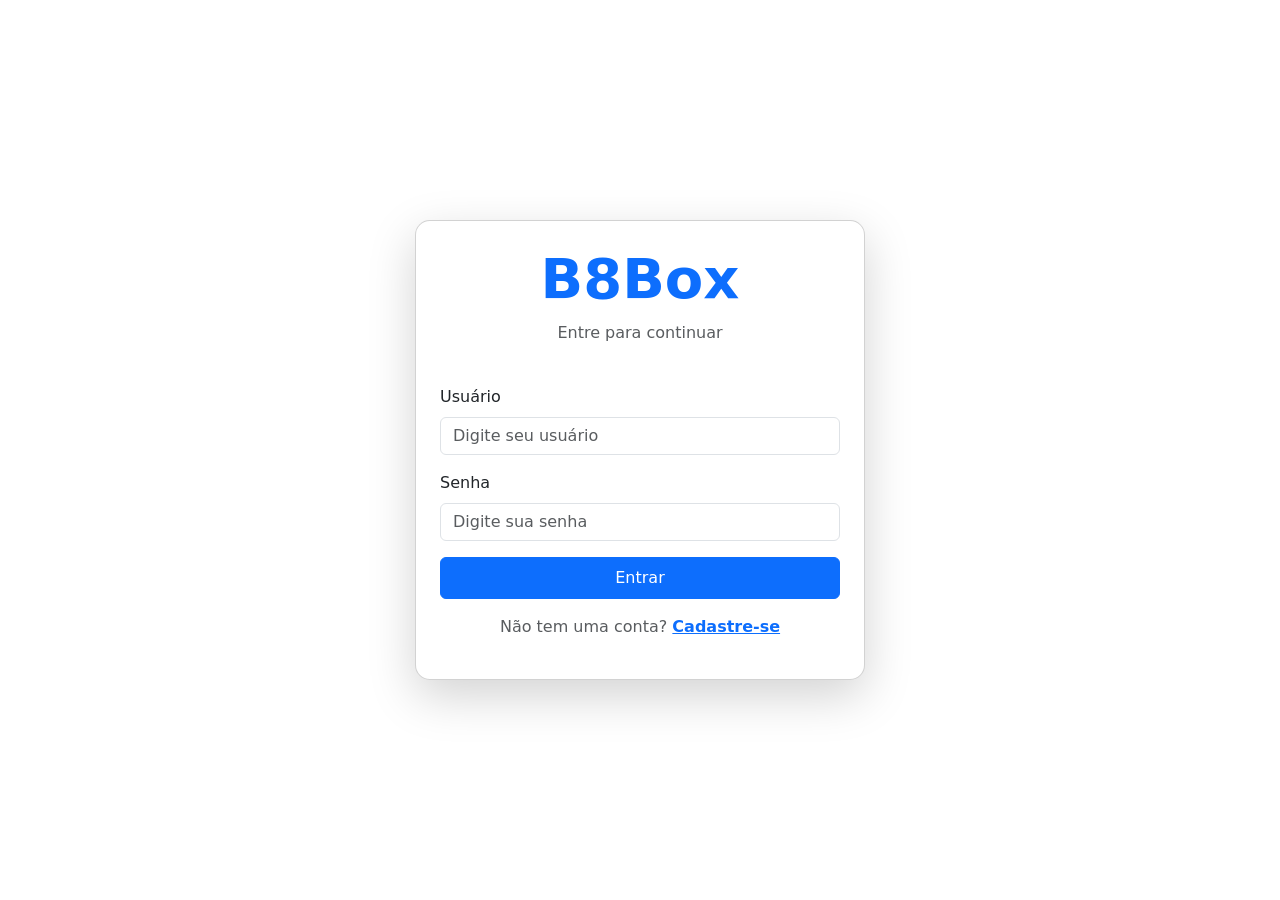
==== src/main/resources/static/index.html @ b3b2e325 "🐛 Corrige autenticação: remove @JsonIgnore da senha e ajusta SecurityConfig" ====
<!DOCTYPE html>
<html lang="pt-BR">
<head>
    <meta charset="UTF-8">
    <meta name="viewport" content="width=device-width, initial-scale=1.0">
    <title>B8Box - Entrar</title>
    <!-- Bootstrap 5 CSS -->
    <link href="https://cdn.jsdelivr.net/npm/bootstrap@5.3.0-alpha1/dist/css/bootstrap.min.css" rel="stylesheet">
    <!-- Bootstrap Icons -->
    <link rel="stylesheet" href="https://cdn.jsdelivr.net/npm/bootstrap-icons@1.10.3/font/bootstrap-icons.css">
    <!-- Seu CSS personalizado -->
    <link rel="stylesheet" href="/css/style.css">
</head>
<body>
    <div class="container d-flex justify-content-center align-items-center min-vh-100">
        <div class="card p-4 shadow-lg" style="max-width: 450px; width: 100%; border-radius: 15px;">
            <div class="text-center mb-4">
                <h1 class="display-4 fw-bold text-primary">B8Box</h1>
                <p class="text-muted" id="form-title">Entre para continuar</p>
            </div>

            <!-- Formulário de Login -->
            <form id="login-form">
                <div id="message-area" class="alert d-none" role="alert"></div>
                <div class="mb-3">
                    <label for="username" class="form-label">Usuário</label>
                    <input type="text" class="form-control" id="username" placeholder="Digite seu usuário" required>
                </div>
                <div class="mb-3">
                    <label for="password" class="form-label">Senha</label>
                    <input type="password" class="form-control" id="password" placeholder="Digite sua senha" required>
                </div>
                <button type="submit" class="btn btn-primary w-100 py-2" id="login-btn">Entrar</button>
            </form>

            <!-- Formulário de Cadastro -->
            <form id="register-form" style="display: none;">
                <div id="register-message-area" class="alert d-none" role="alert"></div>
                <div class="mb-3">
                    <label for="reg-username" class="form-label">Usuário</label>
                    <input type="text" class="form-control" id="reg-username" placeholder="Escolha um usuário" required>
                </div>
                <div class="mb-3">
                    <label for="reg-email" class="form-label">Email</label>
                    <input type="email" class="form-control" id="reg-email" placeholder="Seu melhor email" required>
                </div>
                <div class="mb-3">
                    <label for="reg-password" class="form-label">Senha</label>
                    <input type="password" class="form-control" id="reg-password" placeholder="Crie uma senha forte" required>
                </div>
                <button type="submit" class="btn btn-success w-100 py-2">Criar Conta</button>
            </form>

            <!-- Links de Alternância -->
            <div class="text-center mt-3">
                <p id="toggle-text" class="text-muted">
                    Não tem uma conta? <a href="#" id="toggle-link" class="text-primary fw-bold">Cadastre-se</a>
                </p>
            </div>
        </div>
    </div>

    <!-- Bootstrap JS Bundle -->
    <script src="https://cdn.jsdelivr.net/npm/bootstrap@5.3.0-alpha1/dist/js/bootstrap.bundle.min.js"></script>
    <!-- Seu JavaScript -->
    <script src="/js/auth.js"></script>
</body>
</html>
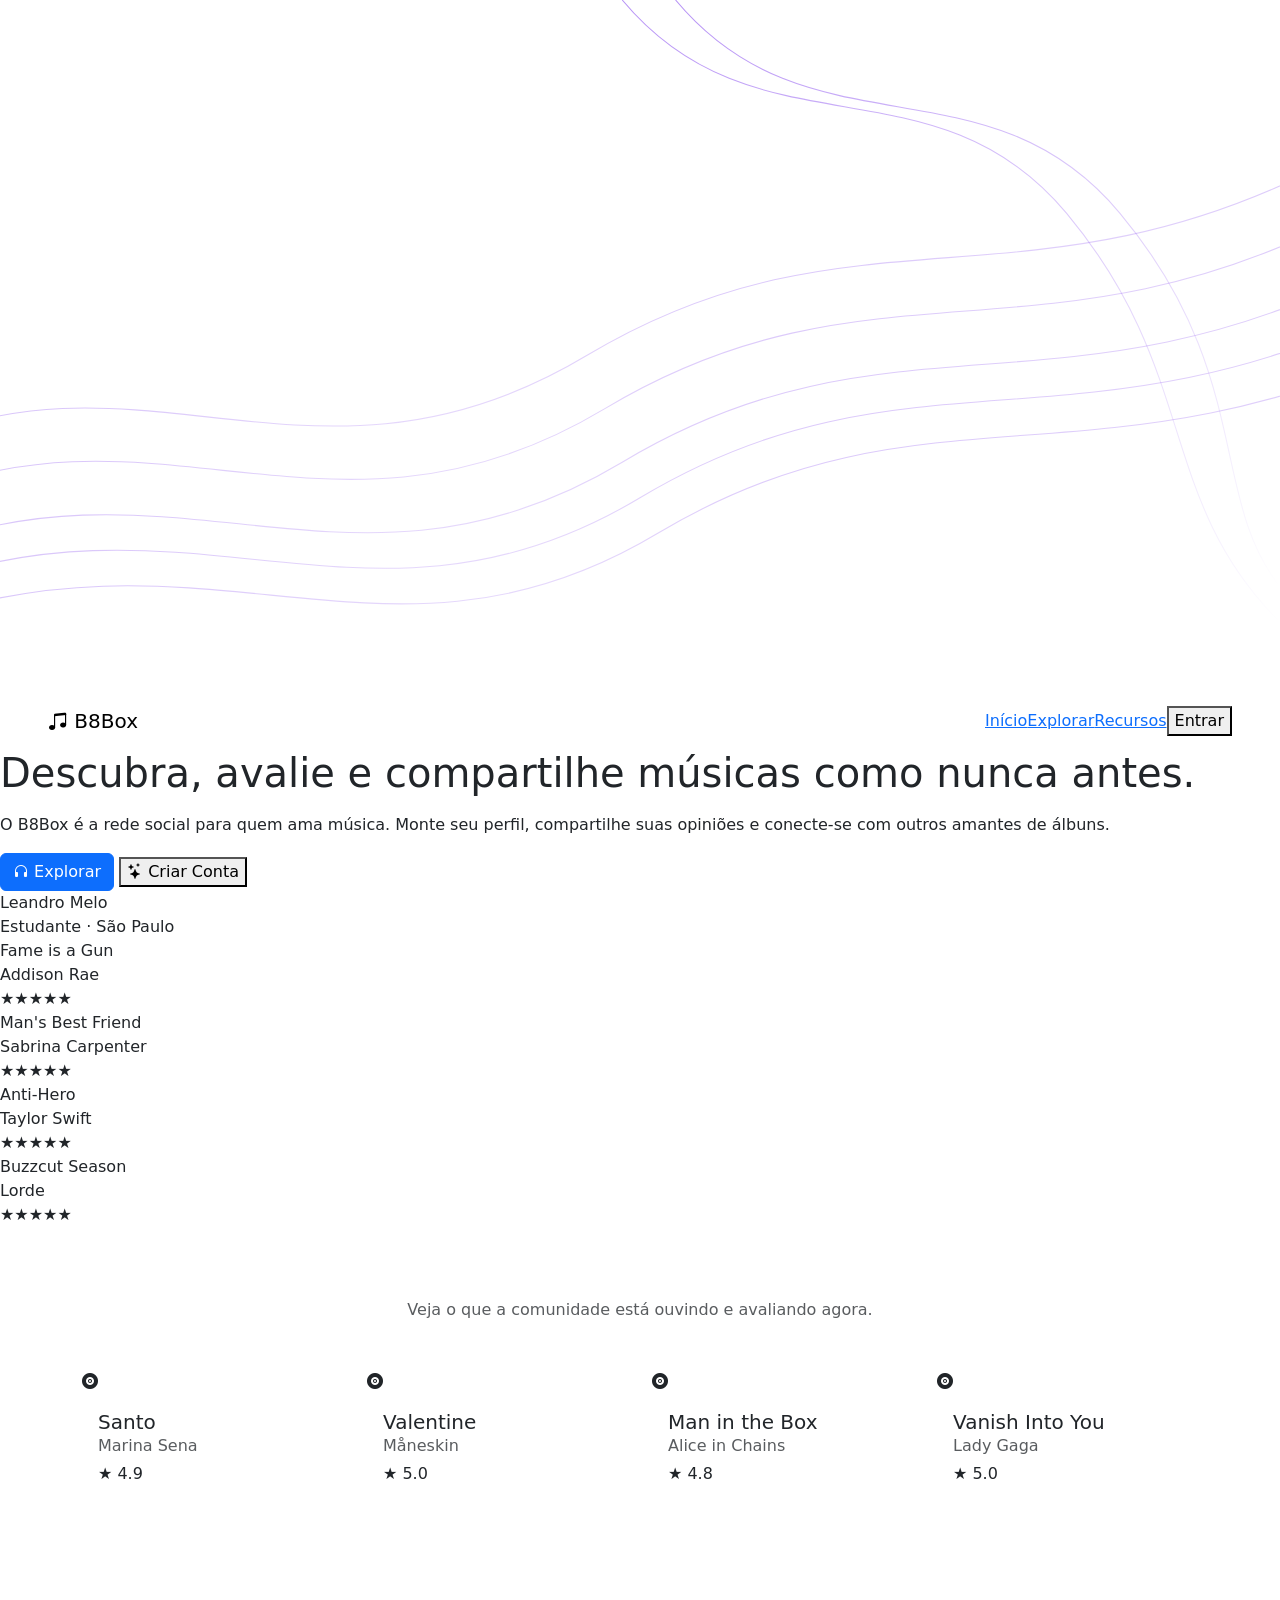
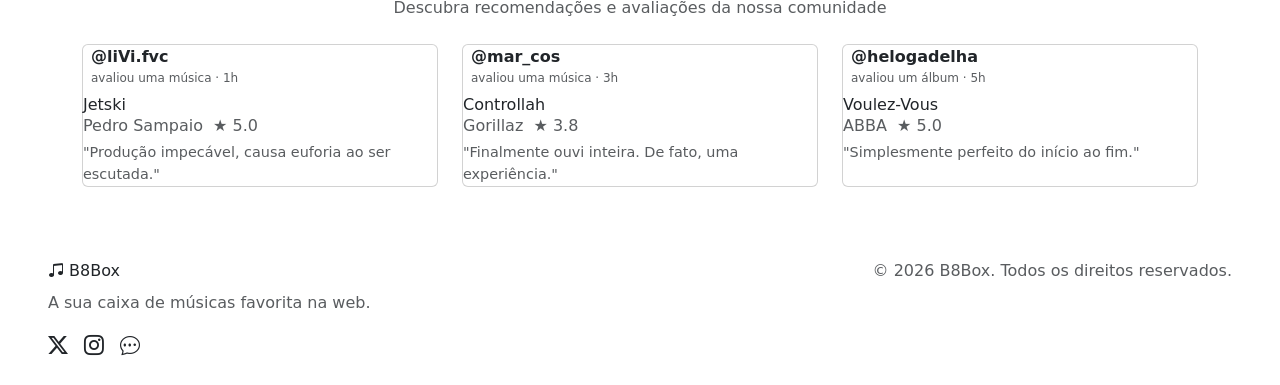
==== commit 5c544536: "🐛 Atualizacao de front end e mecanica de exporar albums -novo front end com telas visualmente agradá" ====
--- a/src/main/resources/static/index.html
+++ b/src/main/resources/static/index.html
@@ -3,66 +3,295 @@
 <head>
     <meta charset="UTF-8">
     <meta name="viewport" content="width=device-width, initial-scale=1.0">
-    <title>B8Box - Entrar</title>
-    <!-- Bootstrap 5 CSS -->
+    <title>B8Box - Descubra Música</title>
     <link href="https://cdn.jsdelivr.net/npm/bootstrap@5.3.0-alpha1/dist/css/bootstrap.min.css" rel="stylesheet">
-    <!-- Bootstrap Icons -->
     <link rel="stylesheet" href="https://cdn.jsdelivr.net/npm/bootstrap-icons@1.10.3/font/bootstrap-icons.css">
-    <!-- Seu CSS personalizado -->
     <link rel="stylesheet" href="/css/style.css">
 </head>
 <body>
-    <div class="container d-flex justify-content-center align-items-center min-vh-100">
-        <div class="card p-4 shadow-lg" style="max-width: 450px; width: 100%; border-radius: 15px;">
-            <div class="text-center mb-4">
-                <h1 class="display-4 fw-bold text-primary">B8Box</h1>
-                <p class="text-muted" id="form-title">Entre para continuar</p>
-            </div>
-
-            <!-- Formulário de Login -->
-            <form id="login-form">
-                <div id="message-area" class="alert d-none" role="alert"></div>
-                <div class="mb-3">
-                    <label for="username" class="form-label">Usuário</label>
-                    <input type="text" class="form-control" id="username" placeholder="Digite seu usuário" required>
-                </div>
-                <div class="mb-3">
-                    <label for="password" class="form-label">Senha</label>
-                    <input type="password" class="form-control" id="password" placeholder="Digite sua senha" required>
-                </div>
-                <button type="submit" class="btn btn-primary w-100 py-2" id="login-btn">Entrar</button>
-            </form>
-
-            <!-- Formulário de Cadastro -->
-            <form id="register-form" style="display: none;">
-                <div id="register-message-area" class="alert d-none" role="alert"></div>
-                <div class="mb-3">
-                    <label for="reg-username" class="form-label">Usuário</label>
-                    <input type="text" class="form-control" id="reg-username" placeholder="Escolha um usuário" required>
-                </div>
-                <div class="mb-3">
-                    <label for="reg-email" class="form-label">Email</label>
-                    <input type="email" class="form-control" id="reg-email" placeholder="Seu melhor email" required>
-                </div>
-                <div class="mb-3">
-                    <label for="reg-password" class="form-label">Senha</label>
-                    <input type="password" class="form-control" id="reg-password" placeholder="Crie uma senha forte" required>
-                </div>
-                <button type="submit" class="btn btn-success w-100 py-2">Criar Conta</button>
-            </form>
-
-            <!-- Links de Alternância -->
-            <div class="text-center mt-3">
-                <p id="toggle-text" class="text-muted">
-                    Não tem uma conta? <a href="#" id="toggle-link" class="text-primary fw-bold">Cadastre-se</a>
-                </p>
-            </div>
-        </div>
+
+    <!-- Decorative wavy background (hero) -->
+    <div class="wave-field">
+        <svg viewBox="0 0 1440 780" preserveAspectRatio="none" xmlns="http://www.w3.org/2000/svg">
+            <defs>
+                <linearGradient id="waveGrad1" x1="0" y1="0" x2="1" y2="1">
+                    <stop offset="0%" stop-color="#7c3aed" stop-opacity="0.55"/>
+                    <stop offset="100%" stop-color="#7c3aed" stop-opacity="0"/>
+                </linearGradient>
+            </defs>
+            <g fill="none" stroke="url(#waveGrad1)" stroke-width="1.2">
+                <path d="M -100 620 C 200 500, 400 700, 700 520 C 1000 340, 1200 480, 1550 300"/>
+                <path d="M -100 660 C 220 540, 420 740, 720 560 C 1020 380, 1220 520, 1580 340"/>
+                <path d="M -100 700 C 240 580, 440 780, 740 600 C 1040 420, 1240 560, 1610 380"/>
+                <path d="M -100 560 C 180 440, 380 640, 680 460 C 980 280, 1180 420, 1520 240"/>
+                <path d="M -100 500 C 160 380, 360 580, 660 400 C 960 220, 1160 360, 1500 180"/>
+                <path d="M 700 0 C 850 180, 1050 60, 1200 240 C 1350 420, 1300 560, 1440 700"/>
+                <path d="M 760 0 C 910 180, 1110 60, 1260 240 C 1410 420, 1360 560, 1440 660"/>
+            </g>
+        </svg>
     </div>
 
-    <!-- Bootstrap JS Bundle -->
+    <!-- Header -->
+    <nav class="navbar navbar-expand-lg">
+        <div class="container-fluid px-5">
+            <a class="navbar-brand" href="#"><i class="bi bi-music-note-beamed"></i> B8Box</a>
+            <div class="d-flex align-items-center">
+                <a href="#" class="nav-link-ghost active">Início</a>
+                <a href="#" class="nav-link-ghost">Explorar</a>
+                <a href="#" class="nav-link-ghost d-none d-md-inline">Recursos</a>
+                <button class="btn-pill-outline" data-bs-toggle="modal" data-bs-target="#loginModal">Entrar</button>
+            </div>
+        </div>
+    </nav>
+
+    <!-- Hero Section -->
+    <section class="hero">
+        <div class="hero-text">
+            <h1>Descubra, avalie e compartilhe músicas como nunca antes.</h1>
+            <p class="mt-3">O B8Box é a rede social para quem ama música. Monte seu perfil, compartilhe suas opiniões e conecte-se com outros amantes de álbuns.</p>
+            <div class="hero-actions">
+                <button class="btn btn-primary" onclick="openLogin()"><i class="bi bi-headphones"></i> Explorar</button>
+                <button class="btn-pill-outline" onclick="openLogin(true)"><i class="bi bi-stars"></i> Criar Conta</button>
+            </div>
+        </div>
+
+        <div class="phone-mock d-none d-lg-block">
+            <div class="phone-frame">
+                <div class="phone-screen">
+                    <div class="phone-mini-row">
+                        <div class="avatar-xs" style="background:linear-gradient(135deg,#7c3aed,#a78bfa)"></div>
+                        <div>
+                            <div class="mini-title">Leandro Melo</div>
+                            <div class="mini-sub">Estudante &middot; São Paulo</div>
+                        </div>
+                    </div>
+                    <div class="phone-mini-row">
+                        <div class="avatar-xs" style="background:#ec4899"></div>
+                        <div>
+                            <div class="mini-title">Fame is a Gun</div>
+                            <div class="mini-sub">Addison Rae</div>
+                        </div>
+                        <div class="mini-stars">★★★★★</div>
+                    </div>
+                    <div class="phone-mini-row">
+                        <div class="avatar-xs" style="background:#f59e0b"></div>
+                        <div>
+                            <div class="mini-title">Man's Best Friend</div>
+                            <div class="mini-sub">Sabrina Carpenter</div>
+                        </div>
+                        <div class="mini-stars">★★★★★</div>
+                    </div>
+                    <div class="phone-mini-row">
+                        <div class="avatar-xs" style="background:#22d3ee"></div>
+                        <div>
+                            <div class="mini-title">Anti-Hero</div>
+                            <div class="mini-sub">Taylor Swift</div>
+                        </div>
+                        <div class="mini-stars">★★★★★</div>
+                    </div>
+                    <div class="phone-mini-row" style="margin-bottom:0">
+                        <div class="avatar-xs" style="background:#84cc16"></div>
+                        <div>
+                            <div class="mini-title">Buzzcut Season</div>
+                            <div class="mini-sub">Lorde</div>
+                        </div>
+                        <div class="mini-stars">★★★★★</div>
+                    </div>
+                </div>
+            </div>
+        </div>
+    </section>
+
+    <!-- Álbuns em destaque -->
+    <div class="container mt-4" style="position:relative; z-index:2;">
+        <h2 class="text-center fw-bold text-white">Explore álbuns em destaque</h2>
+        <p class="text-center text-muted mb-5">Veja o que a comunidade está ouvindo e avaliando agora.</p>
+
+        <div class="row g-4 mb-5">
+            <div class="col-6 col-md-3">
+                <div class="album-card">
+                    <div class="album-cover-placeholder"><i class="bi bi-vinyl-fill"></i></div>
+                    <div class="p-3">
+                        <h5 class="mb-0">Santo</h5>
+                        <p class="text-muted mb-1">Marina Sena</p>
+                        <span class="star-rating">★ 4.9</span>
+                    </div>
+                </div>
+            </div>
+            <div class="col-6 col-md-3">
+                <div class="album-card">
+                    <div class="album-cover-placeholder"><i class="bi bi-vinyl-fill"></i></div>
+                    <div class="p-3">
+                        <h5 class="mb-0">Valentine</h5>
+                        <p class="text-muted mb-1">Måneskin</p>
+                        <span class="star-rating">★ 5.0</span>
+                    </div>
+                </div>
+            </div>
+            <div class="col-6 col-md-3">
+                <div class="album-card">
+                    <div class="album-cover-placeholder"><i class="bi bi-vinyl-fill"></i></div>
+                    <div class="p-3">
+                        <h5 class="mb-0">Man in the Box</h5>
+                        <p class="text-muted mb-1">Alice in Chains</p>
+                        <span class="star-rating">★ 4.8</span>
+                    </div>
+                </div>
+            </div>
+            <div class="col-6 col-md-3">
+                <div class="album-card">
+                    <div class="album-cover-placeholder"><i class="bi bi-vinyl-fill"></i></div>
+                    <div class="p-3">
+                        <h5 class="mb-0">Vanish Into You</h5>
+                        <p class="text-muted mb-1">Lady Gaga</p>
+                        <span class="star-rating">★ 5.0</span>
+                    </div>
+                </div>
+            </div>
+        </div>
+
+        <h2 class="text-center fw-bold text-white">Veja o que estão ouvindo</h2>
+        <p class="text-center text-muted mb-4">Descubra recomendações e avaliações da nossa comunidade</p>
+
+        <div class="row g-4 mb-5">
+            <div class="col-md-4">
+                <div class="card feed-card h-100">
+                    <div class="d-flex align-items-center gap-2 mb-2">
+                        <div class="avatar" style="background:linear-gradient(135deg,#7c3aed,#22d3ee)"></div>
+                        <div>
+                            <div class="fw-semibold">@liVi.fvc</div>
+                            <div class="text-muted" style="font-size:0.75rem">avaliou uma música &middot; 1h</div>
+                        </div>
+                    </div>
+                    <h6 class="mb-0">Jetski</h6>
+                    <p class="text-muted mb-1">Pedro Sampaio &nbsp;<span class="star-rating">★ 5.0</span></p>
+                    <p class="text-muted mb-0" style="font-size:0.9rem">"Produção impecável, causa euforia ao ser escutada."</p>
+                </div>
+            </div>
+            <div class="col-md-4">
+                <div class="card feed-card h-100">
+                    <div class="d-flex align-items-center gap-2 mb-2">
+                        <div class="avatar" style="background:linear-gradient(135deg,#ec4899,#7c3aed)"></div>
+                        <div>
+                            <div class="fw-semibold">@mar_cos</div>
+                            <div class="text-muted" style="font-size:0.75rem">avaliou uma música &middot; 3h</div>
+                        </div>
+                    </div>
+                    <h6 class="mb-0">Controllah</h6>
+                    <p class="text-muted mb-1">Gorillaz &nbsp;<span class="star-rating">★ 3.8</span></p>
+                    <p class="text-muted mb-0" style="font-size:0.9rem">"Finalmente ouvi inteira. De fato, uma experiência."</p>
+                </div>
+            </div>
+            <div class="col-md-4">
+                <div class="card feed-card h-100">
+                    <div class="d-flex align-items-center gap-2 mb-2">
+                        <div class="avatar" style="background:linear-gradient(135deg,#f59e0b,#7c3aed)"></div>
+                        <div>
+                            <div class="fw-semibold">@helogadelha</div>
+                            <div class="text-muted" style="font-size:0.75rem">avaliou um álbum &middot; 5h</div>
+                        </div>
+                    </div>
+                    <h6 class="mb-0">Voulez-Vous</h6>
+                    <p class="text-muted mb-1">ABBA &nbsp;<span class="star-rating">★ 5.0</span></p>
+                    <p class="text-muted mb-0" style="font-size:0.9rem">"Simplesmente perfeito do início ao fim."</p>
+                </div>
+            </div>
+        </div>
+    </div>
+
+    <footer class="container-fluid px-5 py-4" style="position:relative; z-index:2; border-top:1px solid var(--border-soft);">
+        <div class="row">
+            <div class="col-md-6">
+                <div class="navbar-brand mb-2"><i class="bi bi-music-note-beamed"></i> B8Box</div>
+                <p class="text-muted">A sua caixa de músicas favorita na web.</p>
+                <div class="d-flex gap-3 fs-5">
+                    <i class="bi bi-twitter-x"></i>
+                    <i class="bi bi-instagram"></i>
+                    <i class="bi bi-chat-dots"></i>
+                </div>
+            </div>
+            <div class="col-md-6 text-md-end">
+                <p class="text-muted mb-0">© 2026 B8Box. Todos os direitos reservados.</p>
+            </div>
+        </div>
+    </footer>
+
+    <!-- Modal de Login/Cadastro -->
+    <div class="modal fade" id="loginModal" tabindex="-1">
+        <div class="modal-dialog">
+            <div class="modal-content">
+                <div class="text-center mb-4">
+                    <h1 class="auth-brand text-primary">B8Box</h1>
+                    <p class="text-muted" id="form-title">Entre para continuar</p>
+                </div>
+
+                <form id="login-form">
+                    <div id="message-area" class="alert d-none" role="alert"></div>
+                    <div class="mb-3">
+                        <label for="username" class="form-label">Usuário</label>
+                        <input type="text" class="form-control" id="username" placeholder="Digite seu usuário" required>
+                    </div>
+                    <div class="mb-3">
+                        <label for="password" class="form-label">Senha</label>
+                        <input type="password" class="form-control" id="password" placeholder="Digite sua senha" required>
+                    </div>
+                    <button type="submit" class="btn btn-primary w-100 py-2" id="login-btn">Entrar</button>
+                </form>
+
+                <form id="register-form" style="display: none;">
+                    <div id="register-message-area" class="alert d-none" role="alert"></div>
+                    <div class="mb-3">
+                        <label for="reg-username" class="form-label">Usuário</label>
+                        <input type="text" class="form-control" id="reg-username" placeholder="Escolha um usuário" required>
+                    </div>
+                    <div class="mb-3">
+                        <label for="reg-email" class="form-label">Email</label>
+                        <input type="email" class="form-control" id="reg-email" placeholder="Seu melhor email" required>
+                    </div>
+                    <div class="mb-3">
+                        <label for="reg-password" class="form-label">Senha</label>
+                        <input type="password" class="form-control" id="reg-password" placeholder="Crie uma senha forte" required>
+                    </div>
+                    <button type="submit" class="btn btn-primary w-100 py-2">Criar Conta</button>
+                </form>
+
+                <div class="text-center mt-3">
+                    <p id="toggle-text" class="text-muted mb-0">
+                        Não tem uma conta? <a href="#" id="toggle-link" class="text-primary fw-bold" onclick="toggleForm()">Cadastre-se</a>
+                    </p>
+                </div>
+            </div>
+        </div>
+    </div>
+
+    <!-- Bootstrap e JS -->
     <script src="https://cdn.jsdelivr.net/npm/bootstrap@5.3.0-alpha1/dist/js/bootstrap.bundle.min.js"></script>
-    <!-- Seu JavaScript -->
     <script src="/js/auth.js"></script>
+    <script>
+        function openLogin(showRegister) {
+            var myModal = new bootstrap.Modal(document.getElementById('loginModal'));
+            myModal.show();
+            var login = document.getElementById('login-form');
+            var register = document.getElementById('register-form');
+            if (showRegister && login.style.display !== 'none') {
+                toggleForm();
+            }
+        }
+        function toggleForm() {
+            var login = document.getElementById('login-form');
+            var register = document.getElementById('register-form');
+            if(login.style.display === 'none') {
+                login.style.display = 'block';
+                register.style.display = 'none';
+                document.getElementById('form-title').innerText = 'Entre para continuar';
+                document.getElementById('toggle-link').innerText = 'Cadastre-se';
+            } else {
+                login.style.display = 'none';
+                register.style.display = 'block';
+                document.getElementById('form-title').innerText = 'Crie sua conta';
+                document.getElementById('toggle-link').innerText = 'Já tenho conta';
+            }
+        }
+    </script>
 </body>
 </html>
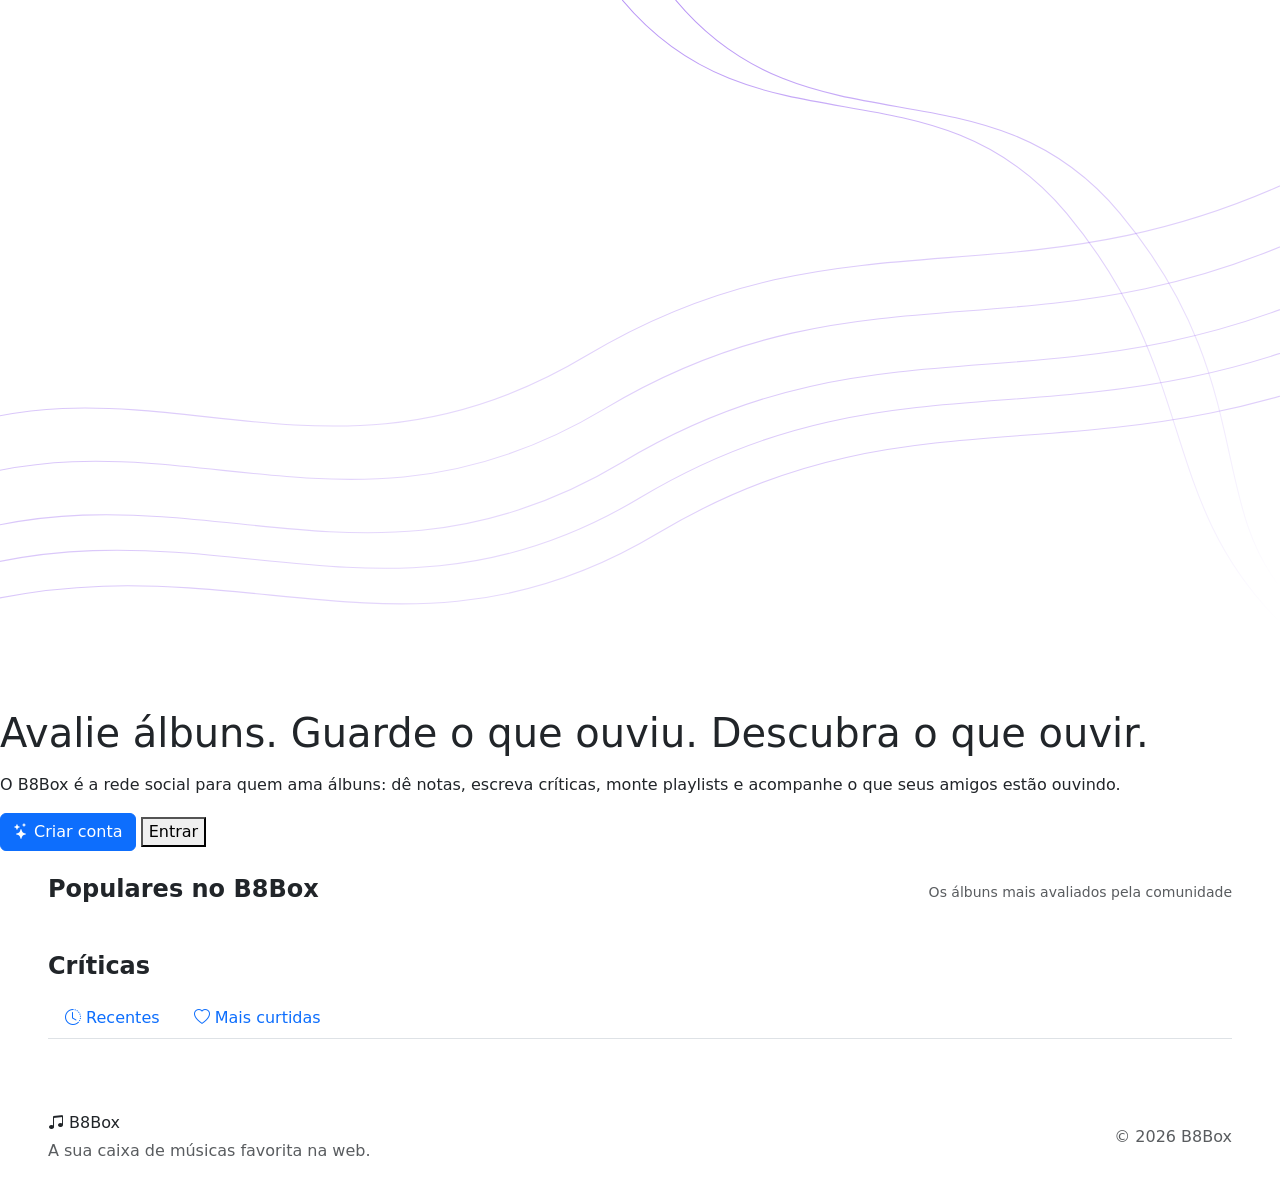
==== commit 9ee08abb: "feat: home pública com feed, navbar única e rotas /api/public - Home (/) vira um feed público: Popul" ====
--- a/src/main/resources/static/index.html
+++ b/src/main/resources/static/index.html
@@ -32,191 +32,66 @@
     </div>
 
     <!-- Header -->
-    <nav class="navbar navbar-expand-lg">
-        <div class="container-fluid px-5">
-            <a class="navbar-brand" href="#"><i class="bi bi-music-note-beamed"></i> B8Box</a>
-            <div class="d-flex align-items-center">
-                <a href="#" class="nav-link-ghost active">Início</a>
-                <a href="#" class="nav-link-ghost">Explorar</a>
-                <a href="#" class="nav-link-ghost d-none d-md-inline">Recursos</a>
-                <button class="btn-pill-outline" data-bs-toggle="modal" data-bs-target="#loginModal">Entrar</button>
-            </div>
-        </div>
-    </nav>
+    <nav class="navbar navbar-expand-lg" data-b8-navbar="home"></nav>
 
-    <!-- Hero Section -->
-    <section class="hero">
+    <!-- Boas-vindas: só para visitantes (o home.js esconde quando há login) -->
+    <section class="hero hero-compact" id="home-hero">
         <div class="hero-text">
-            <h1>Descubra, avalie e compartilhe músicas como nunca antes.</h1>
-            <p class="mt-3">O B8Box é a rede social para quem ama música. Monte seu perfil, compartilhe suas opiniões e conecte-se com outros amantes de álbuns.</p>
+            <h1>Avalie álbuns. Guarde o que ouviu. Descubra o que ouvir.</h1>
+            <p class="mt-3">O B8Box é a rede social para quem ama álbuns: dê notas, escreva críticas, monte playlists e acompanhe o que seus amigos estão ouvindo.</p>
             <div class="hero-actions">
-                <button class="btn btn-primary" onclick="openLogin()"><i class="bi bi-headphones"></i> Explorar</button>
-                <button class="btn-pill-outline" onclick="openLogin(true)"><i class="bi bi-stars"></i> Criar Conta</button>
-            </div>
-        </div>
-
-        <div class="phone-mock d-none d-lg-block">
-            <div class="phone-frame">
-                <div class="phone-screen">
-                    <div class="phone-mini-row">
-                        <div class="avatar-xs" style="background:linear-gradient(135deg,#7c3aed,#a78bfa)"></div>
-                        <div>
-                            <div class="mini-title">Leandro Melo</div>
-                            <div class="mini-sub">Estudante &middot; São Paulo</div>
-                        </div>
-                    </div>
-                    <div class="phone-mini-row">
-                        <div class="avatar-xs" style="background:#ec4899"></div>
-                        <div>
-                            <div class="mini-title">Fame is a Gun</div>
-                            <div class="mini-sub">Addison Rae</div>
-                        </div>
-                        <div class="mini-stars">★★★★★</div>
-                    </div>
-                    <div class="phone-mini-row">
-                        <div class="avatar-xs" style="background:#f59e0b"></div>
-                        <div>
-                            <div class="mini-title">Man's Best Friend</div>
-                            <div class="mini-sub">Sabrina Carpenter</div>
-                        </div>
-                        <div class="mini-stars">★★★★★</div>
-                    </div>
-                    <div class="phone-mini-row">
-                        <div class="avatar-xs" style="background:#22d3ee"></div>
-                        <div>
-                            <div class="mini-title">Anti-Hero</div>
-                            <div class="mini-sub">Taylor Swift</div>
-                        </div>
-                        <div class="mini-stars">★★★★★</div>
-                    </div>
-                    <div class="phone-mini-row" style="margin-bottom:0">
-                        <div class="avatar-xs" style="background:#84cc16"></div>
-                        <div>
-                            <div class="mini-title">Buzzcut Season</div>
-                            <div class="mini-sub">Lorde</div>
-                        </div>
-                        <div class="mini-stars">★★★★★</div>
-                    </div>
-                </div>
+                <button type="button" class="btn btn-primary" id="hero-register-btn"><i class="bi bi-stars" aria-hidden="true"></i> Criar conta</button>
+                <button type="button" class="btn-pill-outline" id="hero-login-btn">Entrar</button>
             </div>
         </div>
     </section>
 
-    <!-- Álbuns em destaque -->
-    <div class="container mt-4" style="position:relative; z-index:2;">
-        <h2 class="text-center fw-bold text-white">Explore álbuns em destaque</h2>
-        <p class="text-center text-muted mb-5">Veja o que a comunidade está ouvindo e avaliando agora.</p>
+    <!-- Saudação: só com login -->
+    <section class="home-greeting d-none" id="home-greeting">
+        <h1 class="h3 fw-bold mb-1">Olá<span id="greeting-name"></span>!</h1>
+        <p class="text-muted mb-0">Veja o que quem você segue e a comunidade andam ouvindo.</p>
+    </section>
 
-        <div class="row g-4 mb-5">
-            <div class="col-6 col-md-3">
-                <div class="album-card">
-                    <div class="album-cover-placeholder"><i class="bi bi-vinyl-fill"></i></div>
-                    <div class="p-3">
-                        <h5 class="mb-0">Santo</h5>
-                        <p class="text-muted mb-1">Marina Sena</p>
-                        <span class="star-rating">★ 4.9</span>
-                    </div>
-                </div>
+    <main class="container-fluid px-5 mt-4" id="home-content" style="position:relative; z-index:2;">
+
+        <!-- Álbuns mais avaliados (GET /api/public/albums/popular) -->
+        <section class="mb-5" aria-labelledby="popular-title">
+            <div class="d-flex flex-wrap align-items-baseline justify-content-between gap-2 mb-3">
+                <h2 class="h4 fw-bold mb-0" id="popular-title">Populares no B8Box</h2>
+                <span class="text-muted small">Os álbuns mais avaliados pela comunidade</span>
             </div>
-            <div class="col-6 col-md-3">
-                <div class="album-card">
-                    <div class="album-cover-placeholder"><i class="bi bi-vinyl-fill"></i></div>
-                    <div class="p-3">
-                        <h5 class="mb-0">Valentine</h5>
-                        <p class="text-muted mb-1">Måneskin</p>
-                        <span class="star-rating">★ 5.0</span>
-                    </div>
-                </div>
-            </div>
-            <div class="col-6 col-md-3">
-                <div class="album-card">
-                    <div class="album-cover-placeholder"><i class="bi bi-vinyl-fill"></i></div>
-                    <div class="p-3">
-                        <h5 class="mb-0">Man in the Box</h5>
-                        <p class="text-muted mb-1">Alice in Chains</p>
-                        <span class="star-rating">★ 4.8</span>
-                    </div>
-                </div>
-            </div>
-            <div class="col-6 col-md-3">
-                <div class="album-card">
-                    <div class="album-cover-placeholder"><i class="bi bi-vinyl-fill"></i></div>
-                    <div class="p-3">
-                        <h5 class="mb-0">Vanish Into You</h5>
-                        <p class="text-muted mb-1">Lady Gaga</p>
-                        <span class="star-rating">★ 5.0</span>
-                    </div>
-                </div>
-            </div>
-        </div>
+            <div class="row g-3" id="popular-albums"></div>
+        </section>
 
-        <h2 class="text-center fw-bold text-white">Veja o que estão ouvindo</h2>
-        <p class="text-center text-muted mb-4">Descubra recomendações e avaliações da nossa comunidade</p>
-
-        <div class="row g-4 mb-5">
-            <div class="col-md-4">
-                <div class="card feed-card h-100">
-                    <div class="d-flex align-items-center gap-2 mb-2">
-                        <div class="avatar" style="background:linear-gradient(135deg,#7c3aed,#22d3ee)"></div>
-                        <div>
-                            <div class="fw-semibold">@liVi.fvc</div>
-                            <div class="text-muted" style="font-size:0.75rem">avaliou uma música &middot; 1h</div>
-                        </div>
-                    </div>
-                    <h6 class="mb-0">Jetski</h6>
-                    <p class="text-muted mb-1">Pedro Sampaio &nbsp;<span class="star-rating">★ 5.0</span></p>
-                    <p class="text-muted mb-0" style="font-size:0.9rem">"Produção impecável, causa euforia ao ser escutada."</p>
-                </div>
-            </div>
-            <div class="col-md-4">
-                <div class="card feed-card h-100">
-                    <div class="d-flex align-items-center gap-2 mb-2">
-                        <div class="avatar" style="background:linear-gradient(135deg,#ec4899,#7c3aed)"></div>
-                        <div>
-                            <div class="fw-semibold">@mar_cos</div>
-                            <div class="text-muted" style="font-size:0.75rem">avaliou uma música &middot; 3h</div>
-                        </div>
-                    </div>
-                    <h6 class="mb-0">Controllah</h6>
-                    <p class="text-muted mb-1">Gorillaz &nbsp;<span class="star-rating">★ 3.8</span></p>
-                    <p class="text-muted mb-0" style="font-size:0.9rem">"Finalmente ouvi inteira. De fato, uma experiência."</p>
-                </div>
-            </div>
-            <div class="col-md-4">
-                <div class="card feed-card h-100">
-                    <div class="d-flex align-items-center gap-2 mb-2">
-                        <div class="avatar" style="background:linear-gradient(135deg,#f59e0b,#7c3aed)"></div>
-                        <div>
-                            <div class="fw-semibold">@helogadelha</div>
-                            <div class="text-muted" style="font-size:0.75rem">avaliou um álbum &middot; 5h</div>
-                        </div>
-                    </div>
-                    <h6 class="mb-0">Voulez-Vous</h6>
-                    <p class="text-muted mb-1">ABBA &nbsp;<span class="star-rating">★ 5.0</span></p>
-                    <p class="text-muted mb-0" style="font-size:0.9rem">"Simplesmente perfeito do início ao fim."</p>
-                </div>
-            </div>
-        </div>
-    </div>
+        <!-- Críticas: Seguindo (só logado) / Recentes / Mais curtidas -->
+        <section class="mb-5 home-reviews" aria-labelledby="reviews-title">
+            <h2 class="h4 fw-bold mb-3" id="reviews-title">Críticas</h2>
+            <ul class="nav nav-tabs mb-4" id="review-tabs" role="tablist">
+                <li class="nav-item d-none" id="tab-following-item" role="presentation">
+                    <button class="nav-link" type="button" role="tab" data-tab="following"><i class="bi bi-people" aria-hidden="true"></i> Seguindo</button>
+                </li>
+                <li class="nav-item" role="presentation">
+                    <button class="nav-link" type="button" role="tab" data-tab="recent"><i class="bi bi-clock-history" aria-hidden="true"></i> Recentes</button>
+                </li>
+                <li class="nav-item" role="presentation">
+                    <button class="nav-link" type="button" role="tab" data-tab="popular"><i class="bi bi-heart" aria-hidden="true"></i> Mais curtidas</button>
+                </li>
+            </ul>
+            <div id="reviews-list" role="tabpanel" aria-live="polite"></div>
+        </section>
+    </main>
 
     <footer class="container-fluid px-5 py-4" style="position:relative; z-index:2; border-top:1px solid var(--border-soft);">
-        <div class="row">
-            <div class="col-md-6">
-                <div class="navbar-brand mb-2"><i class="bi bi-music-note-beamed"></i> B8Box</div>
-                <p class="text-muted">A sua caixa de músicas favorita na web.</p>
-                <div class="d-flex gap-3 fs-5">
-                    <i class="bi bi-twitter-x"></i>
-                    <i class="bi bi-instagram"></i>
-                    <i class="bi bi-chat-dots"></i>
-                </div>
+        <div class="d-flex flex-wrap justify-content-between align-items-center gap-2">
+            <div>
+                <div class="navbar-brand mb-1"><i class="bi bi-music-note-beamed"></i> B8Box</div>
+                <p class="text-muted mb-0">A sua caixa de músicas favorita na web.</p>
             </div>
-            <div class="col-md-6 text-md-end">
-                <p class="text-muted mb-0">© 2026 B8Box. Todos os direitos reservados.</p>
-            </div>
+            <p class="text-muted mb-0">© 2026 B8Box</p>
         </div>
     </footer>
 
-    <!-- Modal de Login/Cadastro -->
+    <!-- Modal de Login/Cadastro (a troca entre os dois formulários fica no auth.js) -->
     <div class="modal fade" id="loginModal" tabindex="-1">
         <div class="modal-dialog">
             <div class="modal-content">
@@ -257,7 +132,7 @@
 
                 <div class="text-center mt-3">
                     <p id="toggle-text" class="text-muted mb-0">
-                        Não tem uma conta? <a href="#" id="toggle-link" class="text-primary fw-bold" onclick="toggleForm()">Cadastre-se</a>
+                        Não tem uma conta? <a href="#" id="toggle-link" class="text-primary fw-bold">Cadastre-se</a>
                     </p>
                 </div>
             </div>
@@ -266,32 +141,8 @@
 
     <!-- Bootstrap e JS -->
     <script src="https://cdn.jsdelivr.net/npm/bootstrap@5.3.0-alpha1/dist/js/bootstrap.bundle.min.js"></script>
+    <script src="/js/ui.js"></script>
     <script src="/js/auth.js"></script>
-    <script>
-        function openLogin(showRegister) {
-            var myModal = new bootstrap.Modal(document.getElementById('loginModal'));
-            myModal.show();
-            var login = document.getElementById('login-form');
-            var register = document.getElementById('register-form');
-            if (showRegister && login.style.display !== 'none') {
-                toggleForm();
-            }
-        }
-        function toggleForm() {
-            var login = document.getElementById('login-form');
-            var register = document.getElementById('register-form');
-            if(login.style.display === 'none') {
-                login.style.display = 'block';
-                register.style.display = 'none';
-                document.getElementById('form-title').innerText = 'Entre para continuar';
-                document.getElementById('toggle-link').innerText = 'Cadastre-se';
-            } else {
-                login.style.display = 'none';
-                register.style.display = 'block';
-                document.getElementById('form-title').innerText = 'Crie sua conta';
-                document.getElementById('toggle-link').innerText = 'Já tenho conta';
-            }
-        }
-    </script>
+    <script src="/js/home.js"></script>
 </body>
-</html>+</html>
